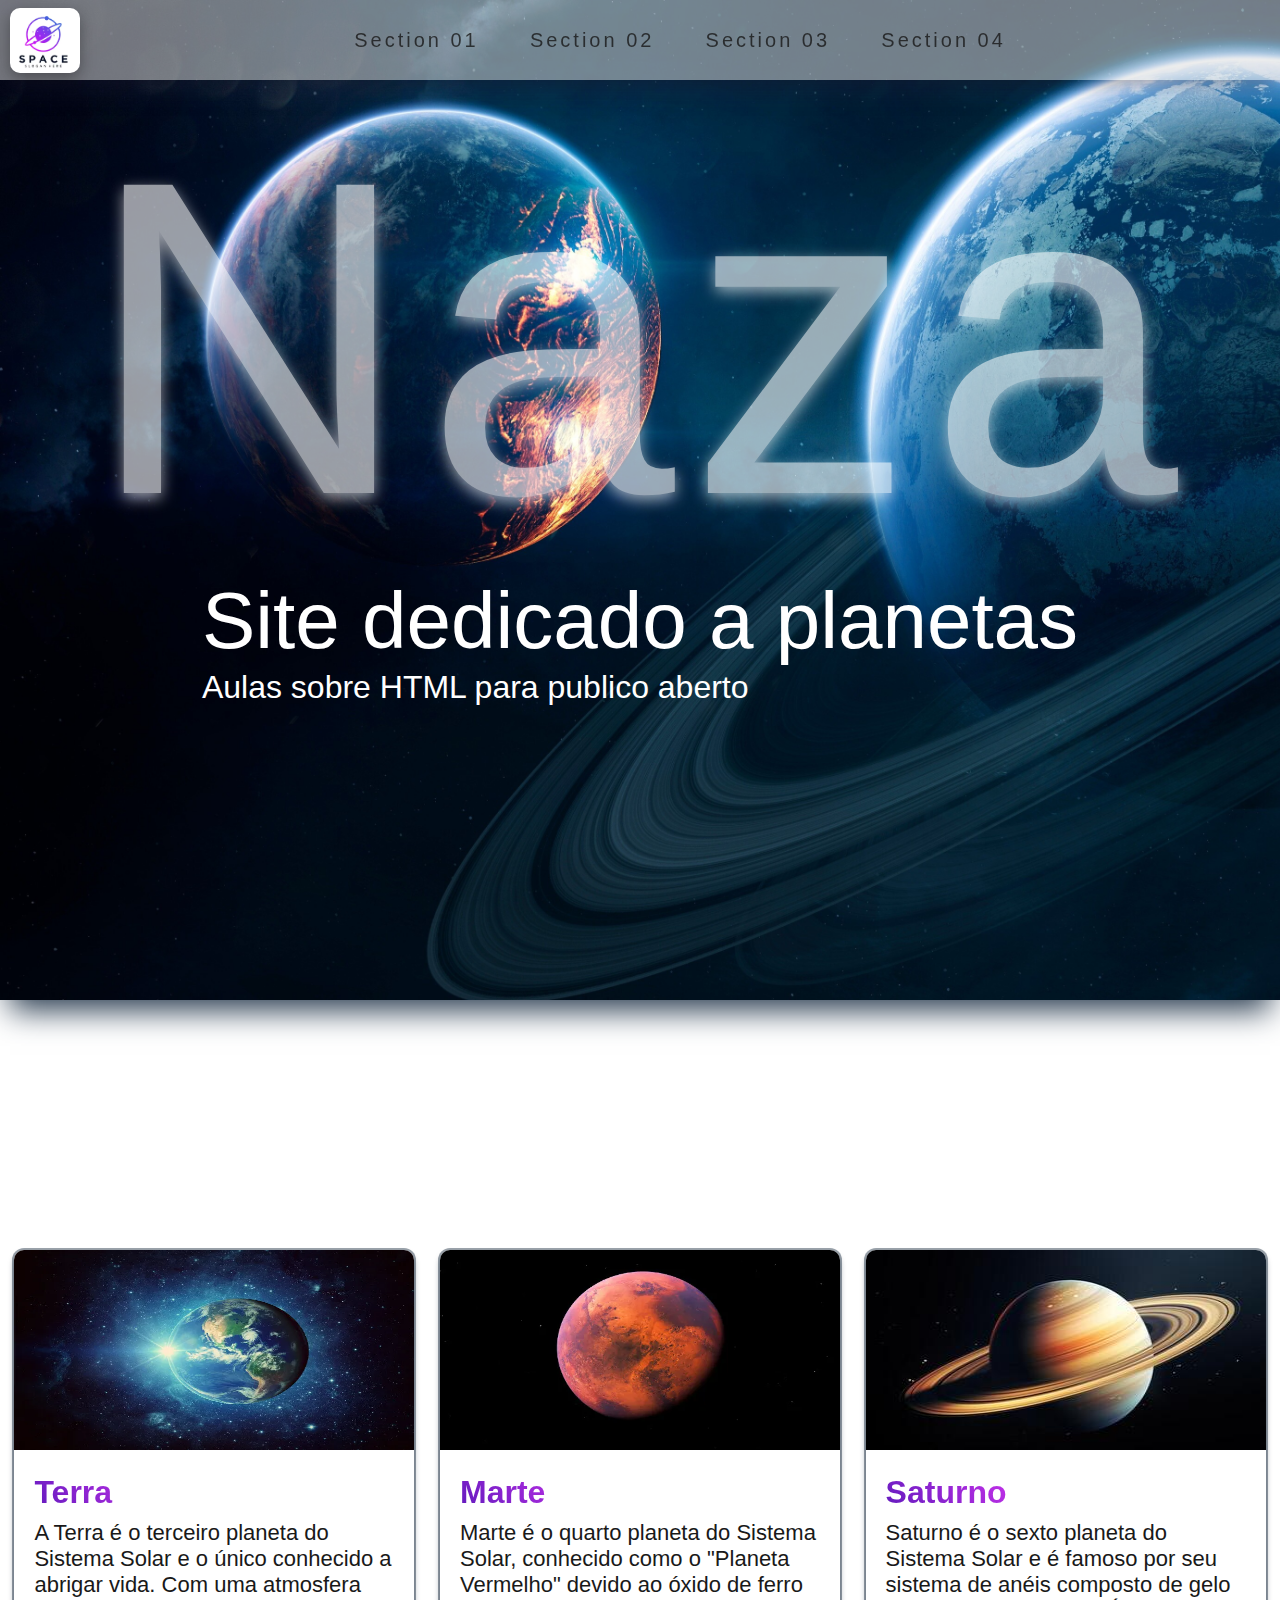
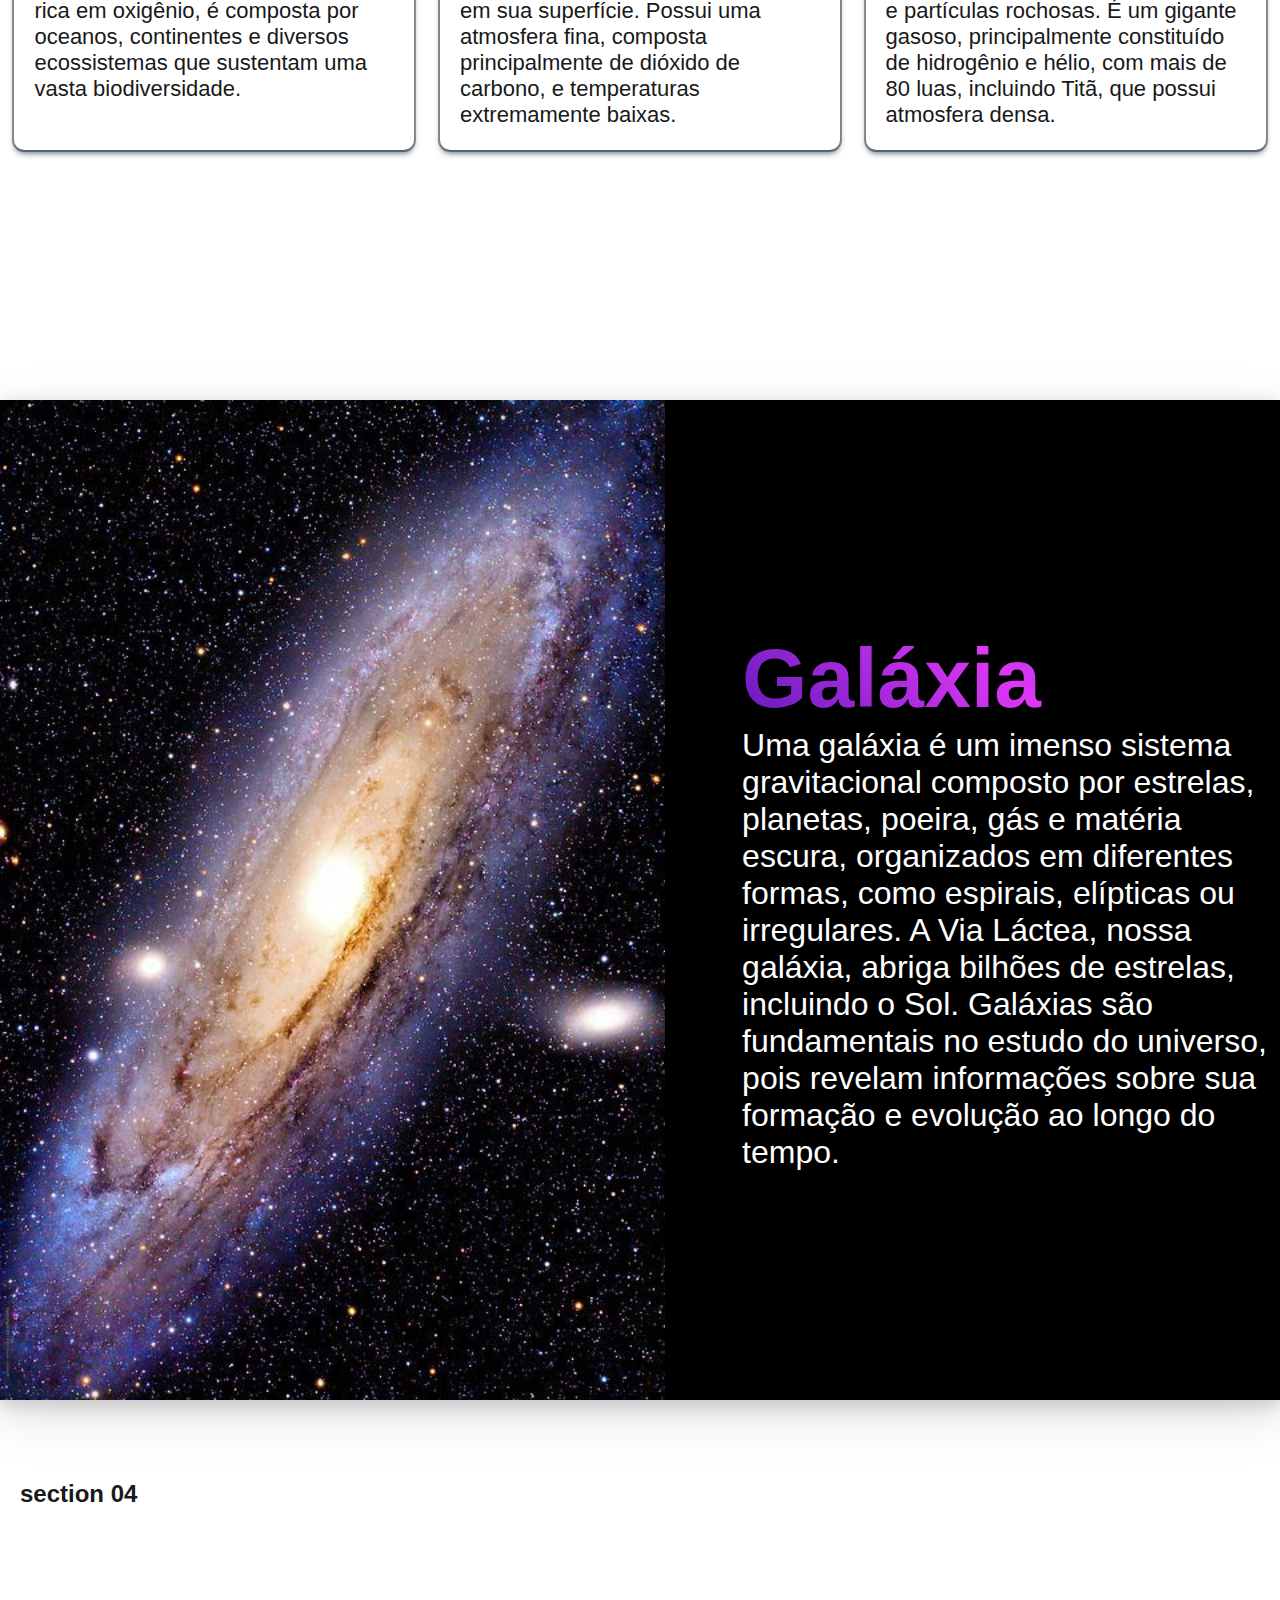
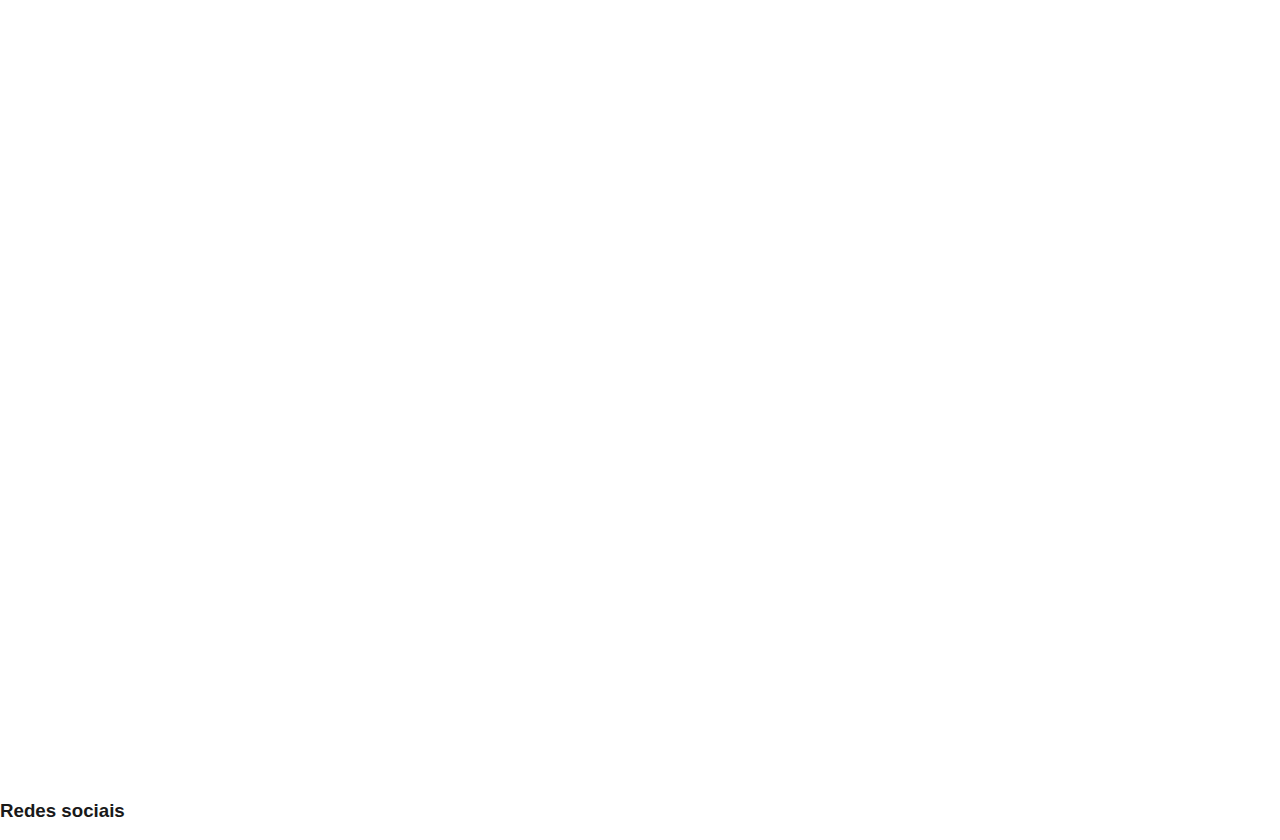
==== Aula02/index.html @ 9502ffb2 "aula 02 start" ====
<!DOCTYPE html>
<html lang="en">
  <head>
    <meta charset="UTF-8" />
    <meta name="viewport" content="width=device-width, initial-scale=1.0" />
    <title>Planetas</title>
    <link rel="stylesheet" href="style.css" />
  </head>
  <body>
    <nav>
      <img class="logo" src="./assets/images/logo.png" alt="Logo" />
      <ul>
        <li><a href="#section01">Section 01</a></li>
        <li><a href="#section02">Section 02</a></li>
        <li><a href="#section03">Section 03</a></li>
        <li><a href="#section04">Section 04</a></li>
      </ul>
    </nav>
    <main>
      <section id="section01" class="section01">
        <h1>Naza</h1>
        <p class="p-section01">
          Site dedicado a planetas<br />
          <span class="span-section01"
            >Aulas sobre HTML para publico aberto</span
          >
        </p>
      </section>
      <section id="section02" class="section02">
        <div class="card">
          <img src="./assets/images/planeta-terra.webp" alt="Planeta Terra" />
          <div class="text-card">
            <h5>Terra</h5>
            <p>
              A Terra é o terceiro planeta do Sistema Solar e o único conhecido
              a abrigar vida. Com uma atmosfera rica em oxigênio, é composta por
              oceanos, continentes e diversos ecossistemas que sustentam uma
              vasta biodiversidade.
            </p>
          </div>
        </div>

        <div class="card">
          <img src="./assets/images/planeta-marte.webp" alt="Planeta Marte" />
          <div class="text-card">
            <h5>Marte</h5>
            <p>
              Marte é o quarto planeta do Sistema Solar, conhecido como o
              "Planeta Vermelho" devido ao óxido de ferro em sua superfície.
              Possui uma atmosfera fina, composta principalmente de dióxido de
              carbono, e temperaturas extremamente baixas.
            </p>
          </div>
        </div>

        <div class="card">
          <img
            src="./assets/images/planeta-saturno.jpg"
            alt="Planeta Saturno"
          />
          <div class="text-card">
            <h5>Saturno</h5>
            <p>
              Saturno é o sexto planeta do Sistema Solar e é famoso por seu
              sistema de anéis composto de gelo e partículas rochosas. É um
              gigante gasoso, principalmente constituído de hidrogênio e hélio,
              com mais de 80 luas, incluindo Titã, que possui atmosfera densa.
            </p>
          </div>
        </div>
      </section>
      <section id="section03" class="section03">
        <div>
          <img class="img-section03" src="./assets/images/gal.jpg" alt="Galaxia" />
        </div>
        <div class="text-section03">
          <h2>Galáxia</h2>
          <p>
            Uma galáxia é um imenso sistema gravitacional composto por estrelas,
            planetas, poeira, gás e matéria escura, organizados em diferentes
            formas, como espirais, elípticas ou irregulares. A Via Láctea, nossa
            galáxia, abriga bilhões de estrelas, incluindo o Sol. Galáxias são
            fundamentais no estudo do universo, pois revelam informações sobre
            sua formação e evolução ao longo do tempo.
          </p>
        </div>
      </section>
      <section id="section04" class="section04">
        <h2>section 04</h2>
      </section>
    </main>
    <footer>
      <h3>Redes sociais</h3>
      <div>
        <img src="" alt="" />
        <img src="" alt="" />
        <img src="" alt="" />
        <img src="" alt="" />
      </div>
    </footer>
  </body>
</html>
---- Aula02/style.css ----
*{
    margin: 0;
    padding: 0;
    box-sizing: border-box;
    scroll-behavior: smooth;
}
body{
    width: 100%;
    height: auto;
    color: #191919;
    font-family: Arial, Helvetica, sans-serif;
}
nav{
    width: 100%;
    height: 80px;
    background-color: #dddddd85;
    box-shadow: rgba(50, 50, 93, 0.25) 0px 13px 27px -5px, rgba(0, 0, 0, 0.3) 0px 8px 16px -8px;
    z-index: 999;
    position: fixed;
    top: 0;
    display: flex;
    align-items: center;
}
.logo{
    width: 70px;
    height: 65px;
    border-radius: 10px;
    margin-left: 10px;
    box-shadow: rgba(0, 0, 0, 0.35) 0px 5px 15px;
}
ul{
    width: 100%;
    height: 100%;
    display: flex;
    flex-direction: row;
    gap: 4vw;
    align-items: center;
    justify-content: center;
    list-style: none;
}
li{
    font-size: 1.25rem;
    font-weight: 100;
    font-family:Impact, Haettenschweiler, 'Arial Narrow Bold', sans-serif;
    letter-spacing: 3px;
}
a{
    text-decoration: none;
    color: inherit;
    opacity: 0.8;
    transition: all 500ms linear;

}
a:hover{
    opacity: 1;
    text-decoration: underline;
    transition: all 500ms linear;
    background: linear-gradient(45deg, rgb(97, 26, 189), #df37f5, #0146a7);
    background-clip:text;
    -webkit-background-clip: text;
    -webkit-text-fill-color: transparent;
}
section{
    width: 100%;
    height: 1000px;
    padding: 80px 20px;
}
.section01{
    background-image: url("./assets/images/section01-backg.jpg");
    background-repeat: no-repeat;
    background-size: cover;
    box-shadow: rgb(38, 57, 77) 0px 20px 30px -10px;
    display: flex;
    flex-direction: column;
    align-items: center;
    text-align: left;
}

h1{
    color: #ffffff;
    font-size: 28rem;
    font-family: Impact, Haettenschweiler, 'Arial Narrow Bold', sans-serif;
    font-weight: lighter;
    letter-spacing: 15px;
    opacity: 0.6;
    text-shadow: #ffffff 0px 5px 15px;
}
.p-section01{
    color: #ffffff;
    line-height:50px;
    font-size: 5rem;
}
.span-section01{
    font-size: 2rem;
}

.section02{
  display: flex;
   gap: 2vw;
   align-items: center;
   justify-content: center;
}

.card{
    box-shadow: rgba(6, 24, 44, 0.4) 0px 0px 0px 2px, rgba(6, 24, 44, 0.65) 0px 4px 6px -1px, rgba(255, 255, 255, 0.08) 0px 1px 0px inset;
    border-radius: 10px;
    max-width: 400px;
    height: 500px;
}
.card img{
    width: 400px;
    height: 200px;
    border-top-left-radius:10px ;
    border-top-right-radius: 10px;

}
.text-card{
    padding: 20px;
}
.text-card h5{
    font-size: 32px;
    font-weight: bold;
    background: linear-gradient(45deg, rgb(97, 26, 189), #df37f5, #0146a7);
    background-clip:text;
    -webkit-background-clip: text;
    -webkit-text-fill-color: transparent;
    margin-bottom: 1vh;
}
.text-card p{
    font-size: 22px;
}


.section03{
    background-color: #000000;
    color: white;
    display: flex;
    gap: 2vw;
    padding: 0px 0px;
    box-shadow: rgba(17, 17, 26, 0.1) 0px 4px 16px, rgba(17, 17, 26, 0.1) 0px 8px 24px, rgba(17, 17, 26, 0.1) 0px 16px 56px;
}
.img-section03{
    height: 1000px;
    width: auto;
}
.text-section03{
    display: flex;
    flex-direction: column;
    align-items: left;
    justify-content: center;
    margin-left: 4vw;
}

.text-section03 p{
    font-size: 32px;
    max-width: 1000px;
}

.text-section03 h2{
    font-size: 84px;
    font-weight: bold;
    background: linear-gradient(45deg, rgb(97, 26, 189), #df37f5, #0146a7);
    background-clip:text;
    -webkit-background-clip: text;
    -webkit-text-fill-color: transparent;
}



.section04{
}
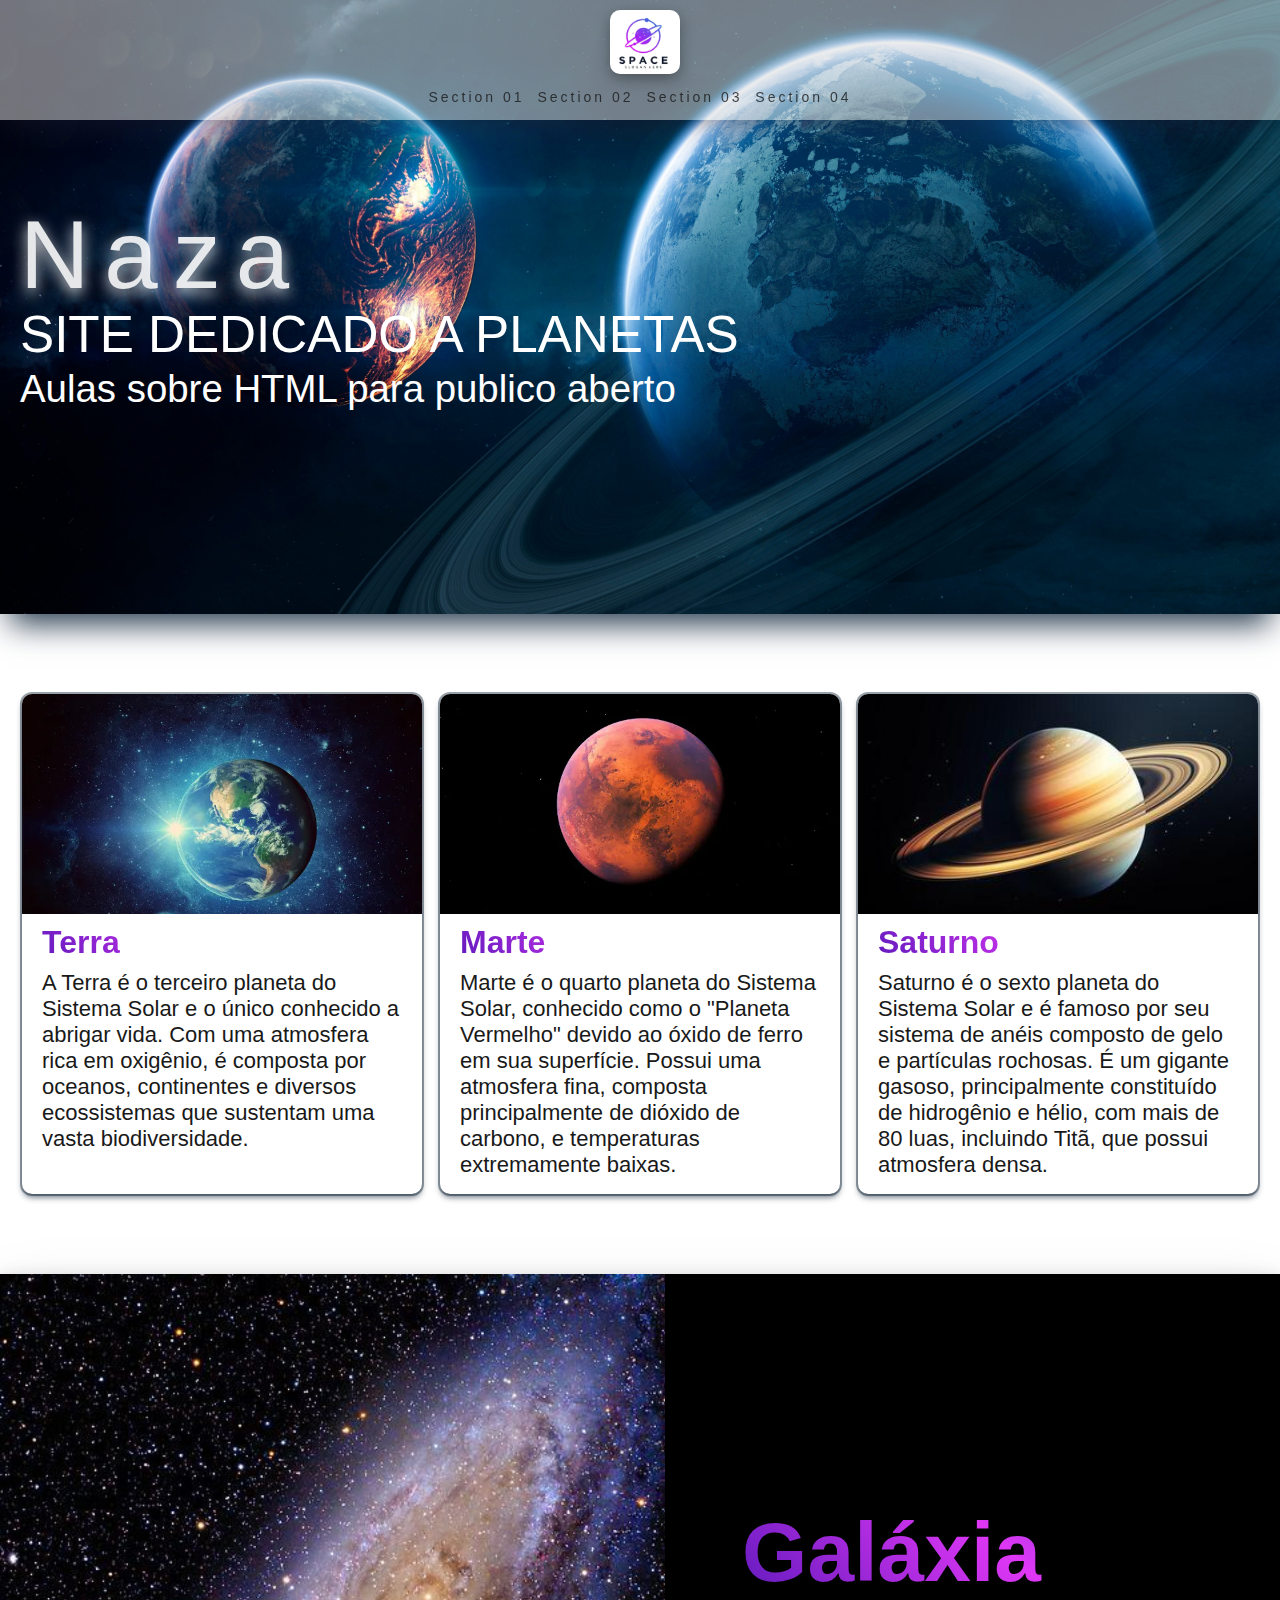
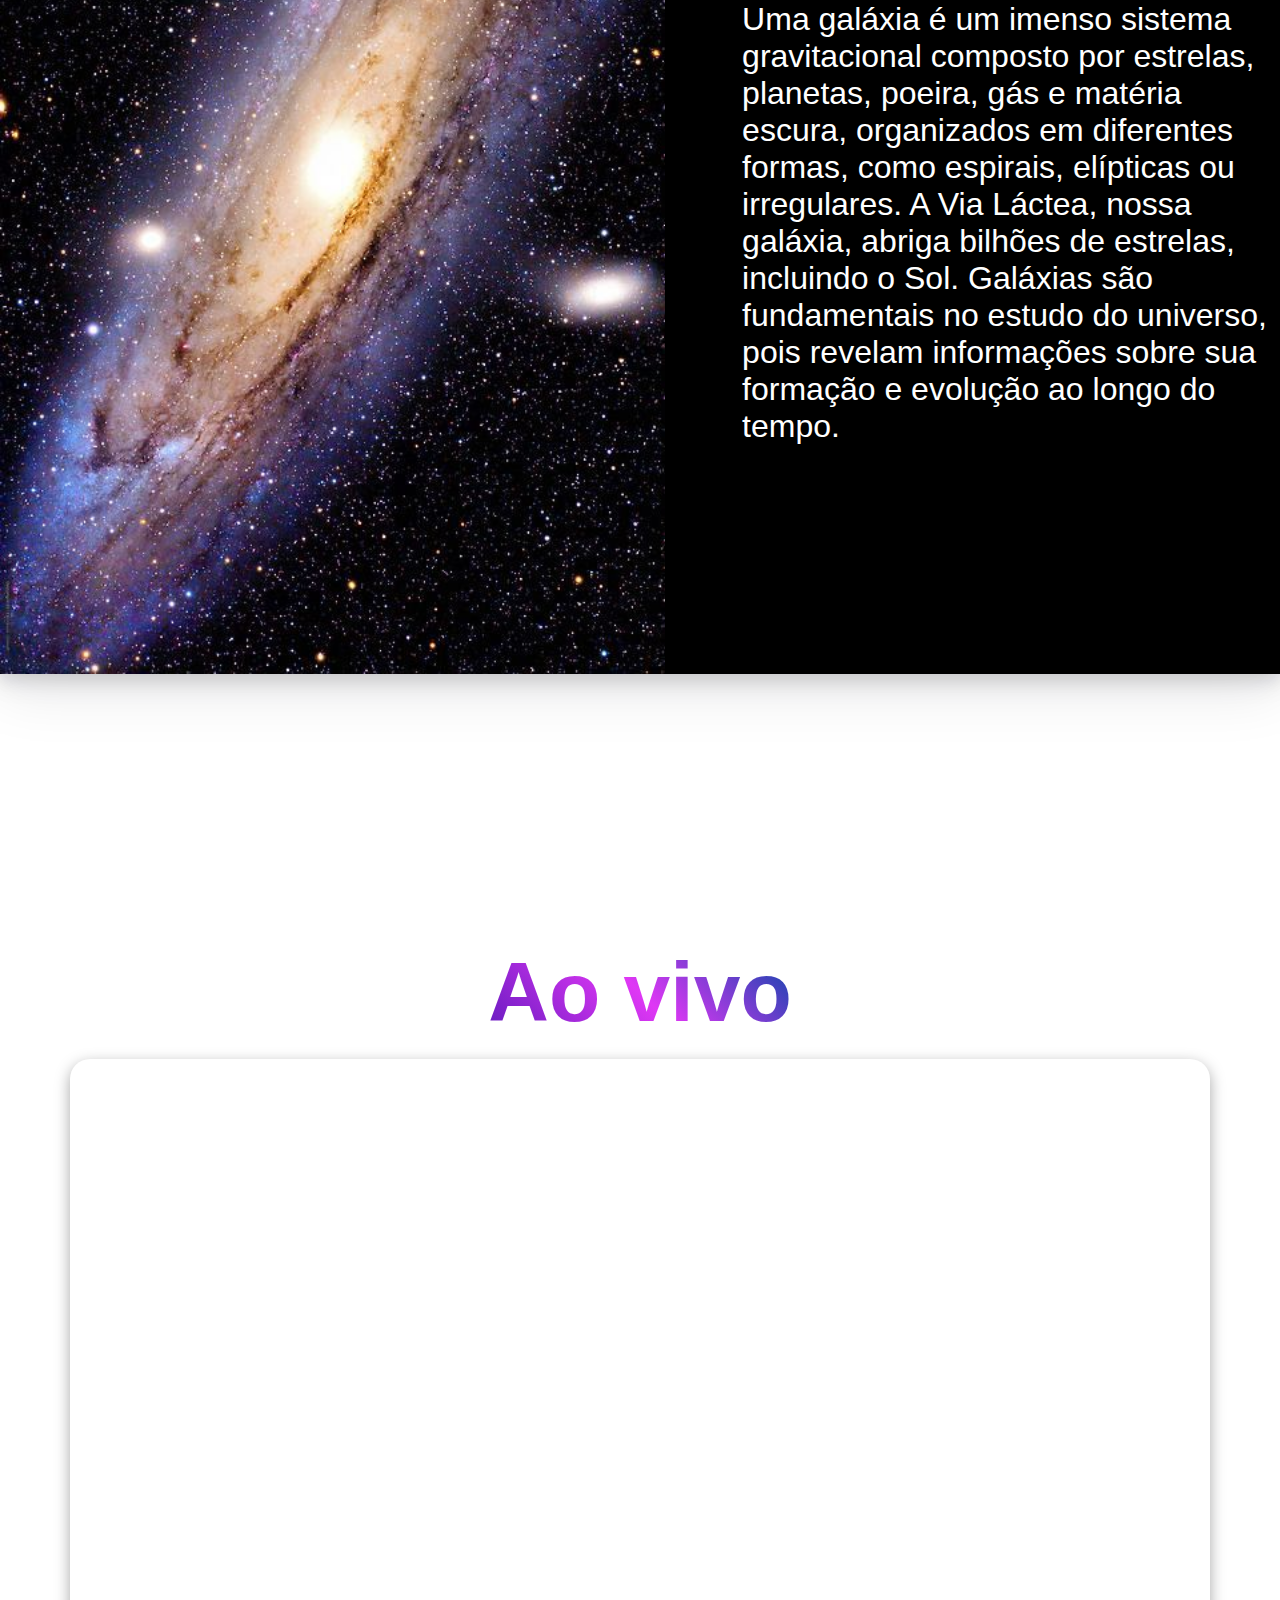
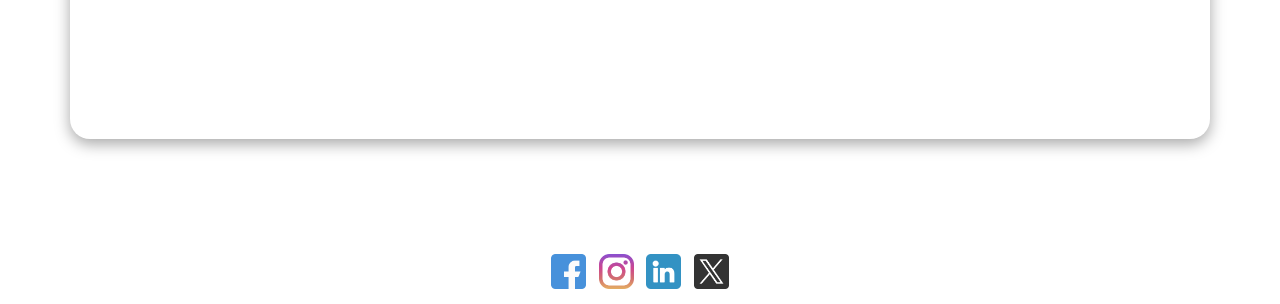
==== commit 69169335: "ajustes adaptativos iniciais" ====
--- a/Aula02/index.html
+++ b/Aula02/index.html
@@ -28,7 +28,9 @@
       </section>
       <section id="section02" class="section02">
         <div class="card">
-          <img src="./assets/images/planeta-terra.webp" alt="Planeta Terra" />
+          <div class="wrap-img">
+            <img src="./assets/images/planeta-terra.webp" alt="Planeta Terra" />
+          </div>
           <div class="text-card">
             <h5>Terra</h5>
             <p>
@@ -41,7 +43,9 @@
         </div>
 
         <div class="card">
+          <div class="wrap-img">
           <img src="./assets/images/planeta-marte.webp" alt="Planeta Marte" />
+        </div>
           <div class="text-card">
             <h5>Marte</h5>
             <p>
@@ -54,10 +58,12 @@
         </div>
 
         <div class="card">
+          <div class="wrap-img">
           <img
             src="./assets/images/planeta-saturno.jpg"
             alt="Planeta Saturno"
           />
+        </div>
           <div class="text-card">
             <h5>Saturno</h5>
             <p>
@@ -71,7 +77,11 @@
       </section>
       <section id="section03" class="section03">
         <div>
-          <img class="img-section03" src="./assets/images/gal.jpg" alt="Galaxia" />
+          <img
+            class="img-section03"
+            src="./assets/images/gal.jpg"
+            alt="Galaxia"
+          />
         </div>
         <div class="text-section03">
           <h2>Galáxia</h2>
@@ -86,16 +96,53 @@
         </div>
       </section>
       <section id="section04" class="section04">
-        <h2>section 04</h2>
+        <h2>Ao vivo</h2>
+        <iframe
+          width="1140px"
+          height="680px"
+          style="
+            border-radius: 20px;
+            box-shadow: rgba(0, 0, 0, 0.35) 0px 5px 15px;
+          "
+          src="https://www.youtube.com/embed/QviXe8xvA50?si=4d3JRDgy2E2beh2a"
+          title="YouTube video player"
+          frameborder="0"
+          allow="accelerometer; autoplay; clipboard-write; encrypted-media; gyroscope; picture-in-picture; web-share"
+          referrerpolicy="strict-origin-when-cross-origin"
+          allowfullscreen
+        ></iframe>
       </section>
     </main>
     <footer>
-      <h3>Redes sociais</h3>
       <div>
-        <img src="" alt="" />
-        <img src="" alt="" />
-        <img src="" alt="" />
-        <img src="" alt="" />
+        <a href="https://www.facebook.com/nasaearth" target="_blank">
+          <img
+            width="35px"
+            height="auto"
+            src="./assets/icons/facebook.png"
+            alt="Facebook"
+        /></a>
+        <a href="https://www.instagram.com/nasa/" target="_blank"
+          ><img
+            width="35px"
+            height="auto"
+            src="./assets/icons/instagram.png"
+            alt="Instagram"
+        /></a>
+        <a href="https://www.linkedin.com/company/nasa/" target="_blank"
+          ><img
+            width="35px"
+            height="auto"
+            src="./assets/icons/linkedin.png"
+            alt="Linkedin"
+        /></a>
+        <a href="https://x.com/nasa?&mx=2" target="_blank">
+          <img
+            width="35px"
+            height="auto"
+            src="./assets/icons/twitter.png"
+            alt="Twitter"
+        /></a>
       </div>
     </footer>
   </body>
--- a/Aula02/style.css
+++ b/Aula02/style.css
@@ -107,15 +107,19 @@
     max-width: 400px;
     height: 500px;
 }
-.card img{
+.wrap-img{
     width: 400px;
-    height: 200px;
+    max-height: 220px;
+    overflow: hidden;
     border-top-left-radius:10px ;
     border-top-right-radius: 10px;
-
+}
+.card img{
+    width: 100%;
+    height: auto;
 }
 .text-card{
-    padding: 20px;
+    padding: 10px 20px;
 }
 .text-card h5{
     font-size: 32px;
@@ -150,12 +154,10 @@
     justify-content: center;
     margin-left: 4vw;
 }
-
 .text-section03 p{
     font-size: 32px;
     max-width: 1000px;
 }
-
 .text-section03 h2{
     font-size: 84px;
     font-weight: bold;
@@ -164,8 +166,81 @@
     -webkit-background-clip: text;
     -webkit-text-fill-color: transparent;
 }
-
-
-
+.section04 h2{
+    font-size: 84px;
+    font-weight: bold;
+    background: linear-gradient(45deg, rgb(97, 26, 189), #df37f5, #0146a7);
+    background-clip:text;
+    -webkit-background-clip: text;
+    -webkit-text-fill-color: transparent;
+    margin-bottom: 2vh;
+}
 .section04{
+    display: flex;
+    flex-direction: column;
+    align-items: center;
+    padding: 10vh 0px 0px 0px;
+    margin-top: 20vh;
+}
+footer{
+    width: 100%;
+    height: 50px;
+}
+footer div{
+    display: flex;
+    flex-wrap: wrap;
+    align-items: center;
+    justify-content: center;
+    gap: 1vw;
+}
+footer div img{
+    transition: all 300ms linear;
+}
+footer div img:hover{
+    cursor: pointer;
+    transform: translateY(-5px) scale(1.1) rotate(15deg);
+    transition: all 300ms linear;
+}
+
+@media (width < 1330px){
+    nav{
+        flex-direction: column;
+        justify-content: center;
+        height: 120px;
+        padding-top: 10px;
+    }
+    ul{
+        gap: 1vw;
+    }
+    li{
+        font-size: 14px;
+    }
+    .section01{
+        height: auto;
+        padding: 200px 20px;
+    }
+    h1{
+        opacity: 0.9;
+        font-size: 6rem;
+        text-align: left;
+        width: 100%;
+    }
+    .p-section01{
+        line-height:50px;
+        font-size: 3.2rem;
+        text-transform: uppercase;
+        text-align: left;
+        width: 100%;
+    }
+    .span-section01{
+        font-size: 2.4rem;
+        text-transform: none;
+        text-align: left;
+        width: 100%;
+    }
+    .section02{
+        height: auto;
+        flex-wrap: wrap;
+        gap: 2vh;
+    }
 }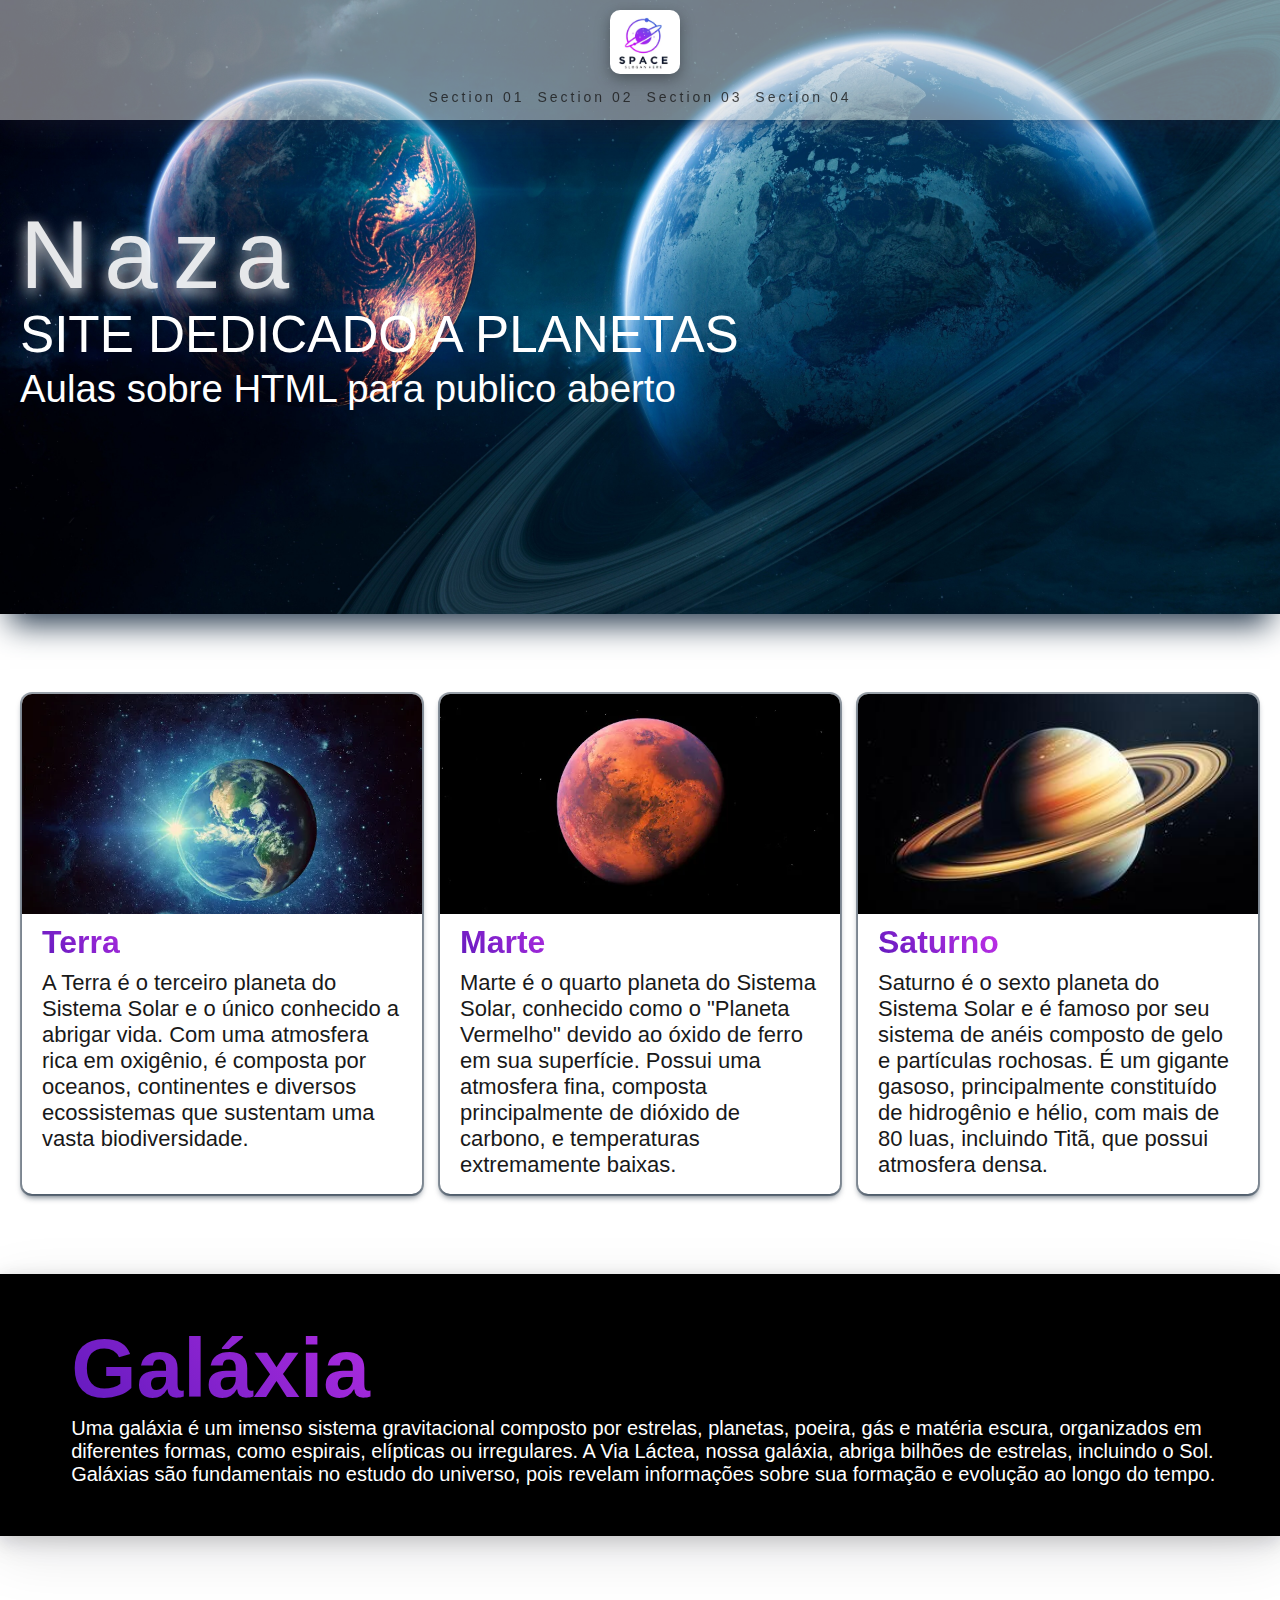
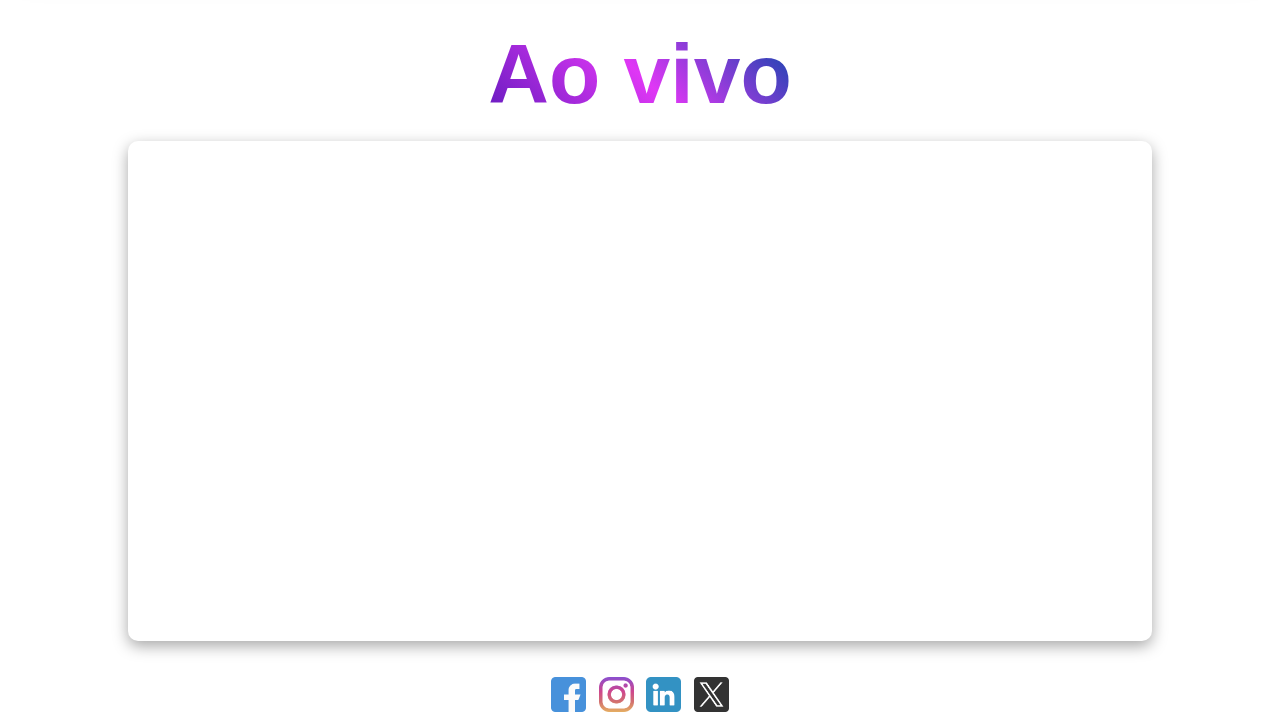
==== commit 75c4f7a2: "finish landing page with adaptive width medias querys" ====
--- a/Aula02/index.html
+++ b/Aula02/index.html
@@ -98,12 +98,7 @@
       <section id="section04" class="section04">
         <h2>Ao vivo</h2>
         <iframe
-          width="1140px"
-          height="680px"
-          style="
-            border-radius: 20px;
-            box-shadow: rgba(0, 0, 0, 0.35) 0px 5px 15px;
-          "
+        class="iframe-class"
           src="https://www.youtube.com/embed/QviXe8xvA50?si=4d3JRDgy2E2beh2a"
           title="YouTube video player"
           frameborder="0"
--- a/Aula02/style.css
+++ b/Aula02/style.css
@@ -182,6 +182,12 @@
     padding: 10vh 0px 0px 0px;
     margin-top: 20vh;
 }
+.iframe-class{
+    width: 1140px;
+    height: 600px;
+    border-radius: 20px;
+    box-shadow: rgba(0, 0, 0, 0.35) 0px 5px 15px;
+}
 footer{
     width: 100%;
     height: 50px;
@@ -243,4 +249,35 @@
         flex-wrap: wrap;
         gap: 2vh;
     }
+    .section03{
+        flex-direction: column;
+        height: auto;
+        padding: 20px;
+        padding-bottom: 50px;
+    }
+    .img-section03{
+        display: none;
+    }
+    .text-section03 p{
+        font-size: 20px;
+        width: 100%;
+        max-width: 100%;
+    }
+    .section04{
+        margin-top: 0px;
+        height: auto;
+        margin-bottom: 4vh;
+    }
+    .iframe-class{
+        width: 80%;
+        height: 500px;
+        border-radius: 10px;
+    }
+}
+
+@media (width < 758px){
+    .iframe-class{
+        width: 90%;
+        height: 280px;
+    }
 }